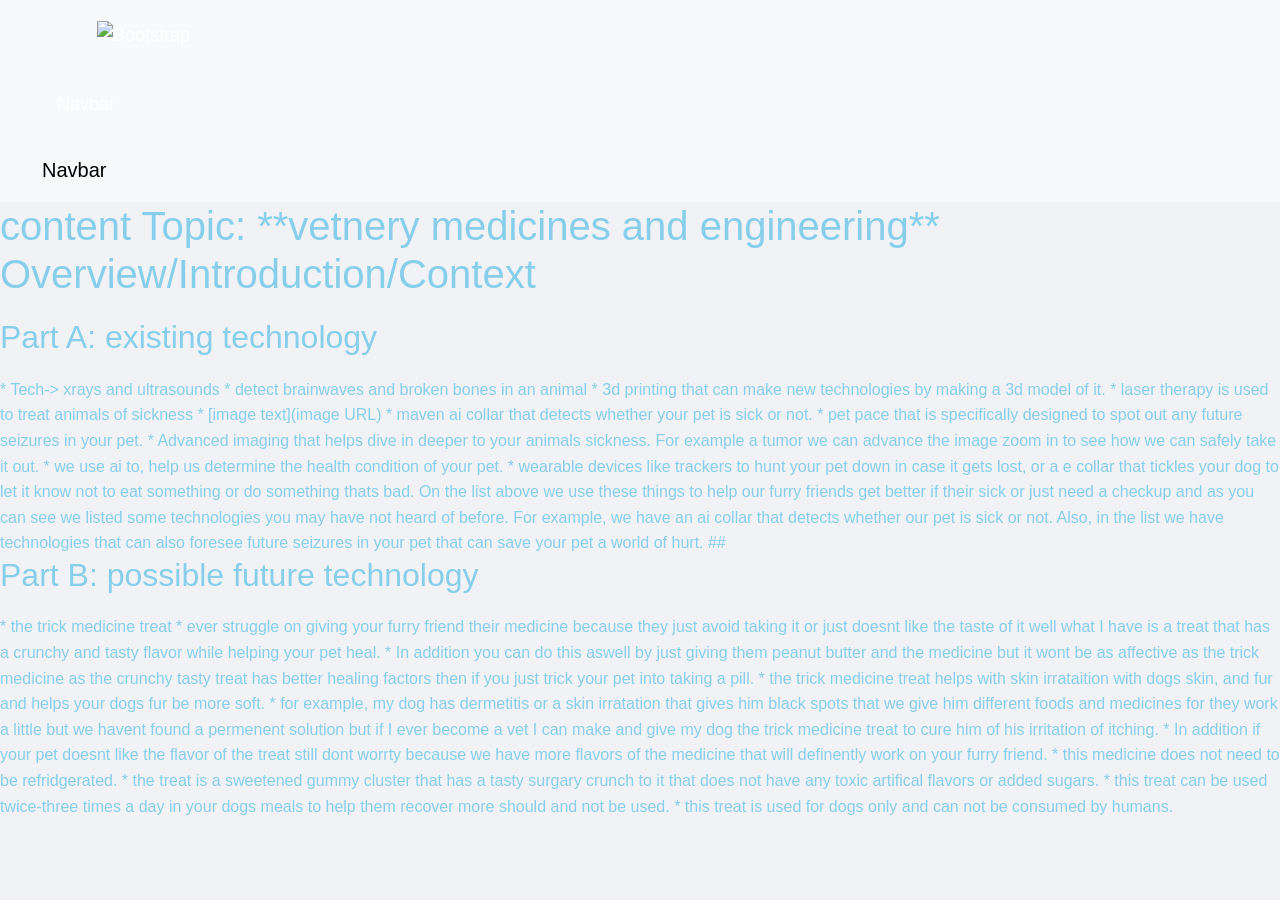
==== index.html @ 7e60a6d8 "Fri, May 15, 2026, 9:45 AM -04:00" ====
<!DOCTYPE html>
<html>
    <head>
        <!-- Required meta tags -->
        <meta charset="utf-8">
        <meta name="viewport" content="width=device-width, initial-scale=1">

        <link href="https://cdn.jsdelivr.net/npm/bootstrap@5.3.0-alpha1/dist/css/bootstrap.min.css" rel="stylesheet" />
        <link href="style.css" rel="stylesheet" type="text/css" />
        <style>
            /* General Body and Font Style */


        </style>

        <title>Title</title>
    </head>
    <body>
      <nav class="navbar bg-body-tertiary">
  <div class="container">
    <a class="navbar-brand" href="#">
      <img src="/docs/5.3/assets/brand/bootstrap-logo.svg" alt="Bootstrap" width="30" height="24">
    </a>
  </div>
</nav>
      <!-- As a link -->
<nav class="navbar bg-body-tertiary">
  <div class="container-fluid">
    <a class="navbar-brand" href="#">Navbar</a>
  </div>
</nav>

<!-- As a heading -->
<nav class="navbar bg-body-tertiary">
  <div class="container-fluid">
    <span class="navbar-brand mb-0 h1">Navbar</span>
  </div>

</nav>
        <list> <h1>content
Topic: **vetnery medicines and engineering**

 Overview/Introduction/Context</h1>



 <h2>Part A: existing technology</h2>
* Tech-> xrays and ultrasounds
  * detect brainwaves and broken bones in an animal
  * 3d printing that can make new technologies by making a 3d model of it.
  * laser therapy is used to treat animals of sickness
  * [image text](image URL)
  * maven ai collar that detects whether your pet is sick or not.
  * pet pace that is specifically designed to spot out any future seizures in your pet.
  * Advanced imaging that helps dive in deeper to your animals sickness. For example a tumor we can advance the image zoom in to see how we can safely take it out.
  * we use ai to, help us determine the health condition of your pet.
  * wearable devices like trackers to hunt your pet down in case it gets lost, or a e collar that tickles your dog to let it know not to eat something or do something thats bad.</list>

  <p1>On the list above we use these things to help our furry friends get better if their sick or just need a checkup and as you can see we listed some technologies you may have not heard of before.
    For example, we have an ai collar that detects whether our pet is sick or not. Also, in the list we have technologies that can also foresee future seizures in your pet that can save your pet a world of hurt.

  </p1>

<p2>## <h2>Part B: possible future technology</h2>
* the trick medicine treat
  * ever struggle on giving your furry friend their medicine because they just avoid taking it or just doesnt like the taste of it well what I have is a treat that has a crunchy and tasty flavor while helping your pet heal.
  *  In addition you can do this aswell by just giving them peanut butter and the medicine but it wont be as affective as the trick medicine as the crunchy tasty treat has better healing factors then if you just trick your pet into taking a pill.
  *  the trick medicine treat helps with skin irrataition with dogs skin, and fur and helps your dogs fur be more soft.
  *  for example, my dog has dermetitis or a skin irratation that gives him black spots that we give him different foods and medicines for they work a little but we havent found a permenent solution but if I ever become a vet I can make and give my dog the trick medicine treat to cure him of his irritation of itching.
  *  In addition if your pet doesnt like the flavor of the treat still dont worrty because we have more flavors of the medicine that will definently work on your furry friend.
  *  this medicine does not need to be refridgerated.
  *  the treat is a sweetened gummy cluster that has a tasty surgary crunch to it that does not have any toxic artifical flavors or added sugars.
  *  this treat can be used twice-three times a day in your dogs meals to help them recover more should and not be used.
  *  this treat is used for dogs only and can not be consumed by humans.


</p2>
---- style.css ----
/* General Body and Font Style */
* {
  margin: 3;
  padding: 3;
  box-sizing: border-box;
}

body {
  font-family: 'Arial', sans-serif;
  background-color: #f0f2f5;
  color: #87CEEB;
  line-height: 1.6;
  font-size: 16px;
}

h1, h2, h3, h4 {
  font-family: 'Segoe UI', Tahoma, Geneva, Verdana, sans-serif;
  margin-bottom: 20px;
}

/* Navbar */
.navbar {
  display: flex;
  justify-content: space-between;
  align-items: center;
  background-color: #333;
  color: white;
  padding: 15px 30px;
}

.navbar a {
  text-decoration: none;
  color: white;
  margin: 0 15px;
  font-size: 18px;
  transition: all 0.3s ease-in-out;
}

.navbar a:hover {
  color: #f39c12;
  transform: scale(1.1);
}

/* Hero Section */
.hero {
  background: linear-gradient(135deg, #6a11cb, #2575fc);
  color: white;
  text-align: center;
  padding: 80px 20px;
}

.hero h1 {
  font-size: 4rem;
  margin-bottom: 10px;
  animation: fadeIn 2s ease-out;
}

.hero p {
  font-size: 1.2rem;
  margin-top: 10px;
}

/* Buttons */
button {
  padding: 12px 25px;
  background-color: #f39c12;
  border: none;
  border-radius: 30px;
  color: white;
  font-size: 1.1rem;
  cursor: pointer;
  transition: all 0.3s ease-in-out;
}

button:hover {
  background-color: #e67e22;
  transform: scale(1.05);
}

/* Card Style */
.card {
  background-color: white;
  border-radius: 10px;
  padding: 20px;
  box-shadow: 0 4px 15px rgba(0, 0, 0, 0.1);
  transition: all 0.3s ease-in-out;
}

.card:hover {
  transform: translateY(-10px);
  box-shadow: 0 10px 20px rgba(0, 0, 0, 0.2);
}

.card img {
  width: 100%;
  border-radius: 8px;
}

.card-content {
  margin-top: 15px;
}

/* Footer */
footer {
  background-color: #333;
  color: white;
  text-align: center;
  padding: 20px;
  position: fixed;
  bottom: 0;
  width: 100%;
}

footer a {
  color: #f39c12;
  text-decoration: none;
}

footer a:hover {
  text-decoration: underline;
}

/* Media Queries for Responsiveness */
@media (max-width: 768px) {
  .navbar {
    flex-direction: column;
    text-align: center;
  }

  .hero h1 {
    font-size: 3rem;
  }

  .card {
    margin-bottom: 20px;
  }
}

@media (max-width: 480px) {
  .hero h1 {
    font-size: 2.5rem;
  }

  button {
    padding: 10px 20px;
  }
}

/* Animations */
@keyframes fadeIn {
  0% {
    opacity: 0;
  }
  100% {
    opacity: 1;
  }
}




   .navbar-inverse { background-color: #007FDA}
.navbar-inverse .navbar-nav>.active>a:hover,.navbar-inverse .navbar-nav>li>a:hover, .navbar-inverse .navbar-nav>li>a:focus { background-color: #007FDA}
.navbar-inverse .navbar-nav>.active>a,.navbar-inverse .navbar-nav>.open>a,.navbar-inverse .navbar-nav>.open>a, .navbar-inverse .navbar-nav>.open>a:hover,.navbar-inverse .navbar-nav>.open>a, .navbar-inverse .navbar-nav>.open>a:hover, .navbar-inverse .navbar-nav>.open>a:focus { background-color: #007FDA}
.dropdown-menu { background-color: #007FDA}
.dropdown-menu>li>a:hover, .dropdown-menu>li>a:focus { background-color: #FFFFFF}
.navbar-inverse { background-image: none; }
.dropdown-menu>li>a:hover, .dropdown-menu>li>a:focus { background-image: none; }
.navbar-inverse { border-color: #007FDA}
.navbar-inverse .navbar-brand { color: #FFFFFF}
.navbar-inverse .navbar-brand:hover { color: #007FDA}
.navbar-inverse .navbar-nav>li>a { color: #c4d7f1}
.navbar-inverse .navbar-nav>li>a:hover, .navbar-inverse .navbar-nav>li>a:focus { color: #0F3FAD}
.navbar-inverse .navbar-nav>.active>a,.navbar-inverse .navbar-nav>.open>a, .navbar-inverse .navbar-nav>.open>a:hover, .navbar-inverse .navbar-nav>.open>a:focus { color: #007FDA}
.navbar-inverse .navbar-nav>.active>a:hover, .navbar-inverse .navbar-nav>.active>a:focus { color: #007FDA}
.dropdown-menu>li>a { color: #007FDA}
.dropdown-menu>li>a:hover, .dropdown-menu>li>a:focus { color: #007FDA}
.navbar-inverse .navbar-nav>.dropdown>a .caret { border-top-color: #007FDA}
.navbar-inverse .navbar-nav>.dropdown>a:hover .caret { border-top-color: #007FDA}
.navbar-inverse .navbar-nav>.dropdown>a .caret { border-bottom-color: #007FDA}
.navbar-inverse .navbar-nav>.dropdown>a:hover .caret { border-bottom-color: #007FDA}
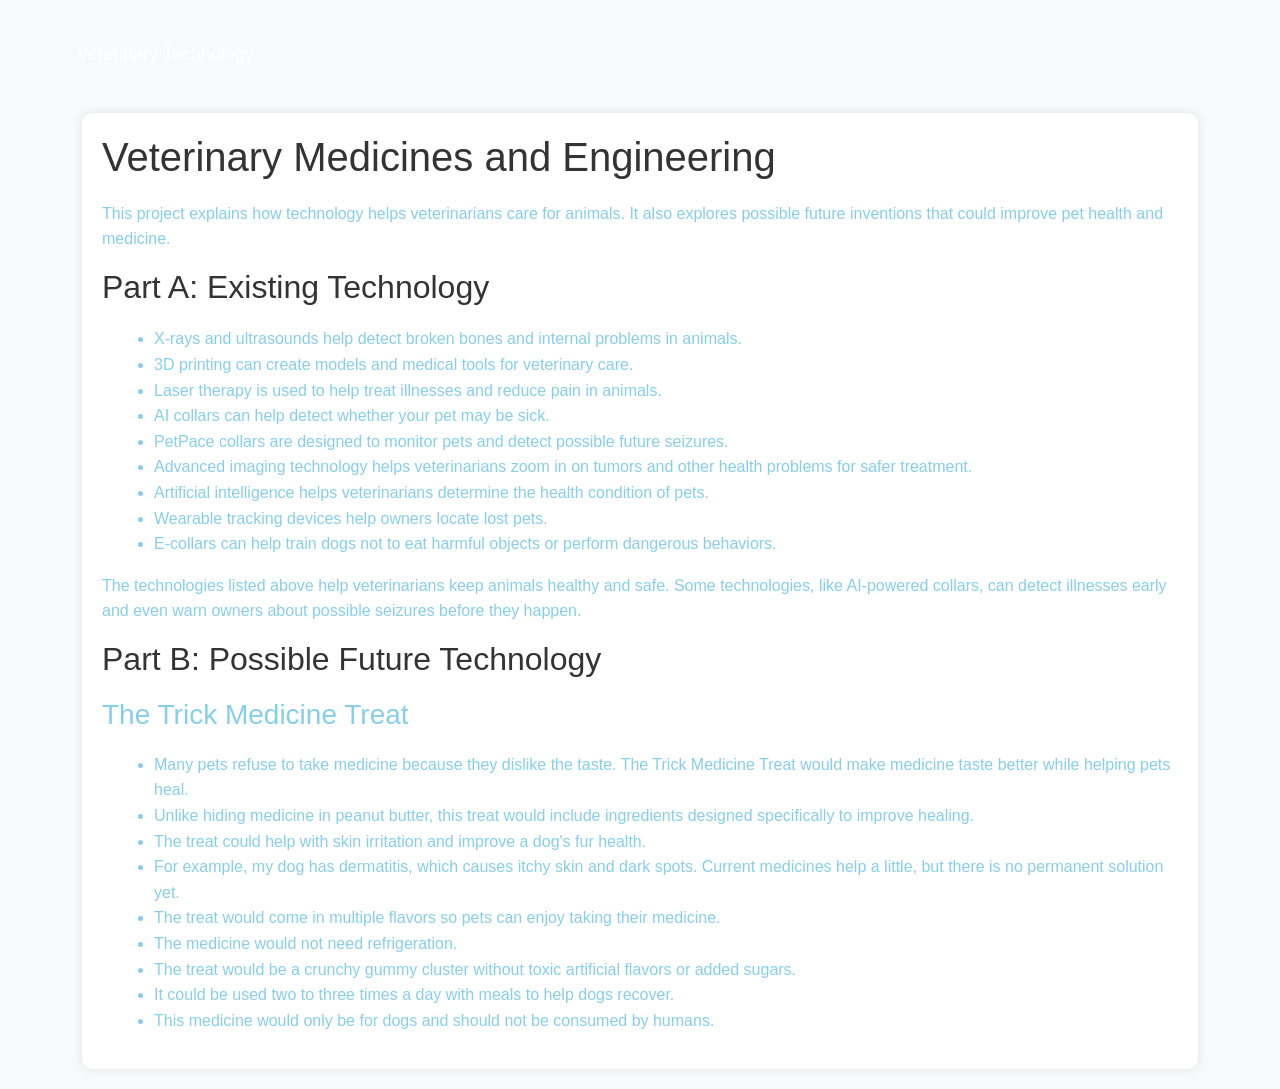
==== commit 6fcdbbfe: "j" ====
--- a/index.html
+++ b/index.html
@@ -1,83 +1,151 @@
 <!DOCTYPE html>
-<html>
-    <head>
-        <!-- Required meta tags -->
-        <meta charset="utf-8">
-        <meta name="viewport" content="width=device-width, initial-scale=1">
+<html lang="en">
+<head>
+    <!-- Meta Tags -->
+    <meta charset="UTF-8">
+    <meta name="viewport" content="width=device-width, initial-scale=1">
 
-        <link href="https://cdn.jsdelivr.net/npm/bootstrap@5.3.0-alpha1/dist/css/bootstrap.min.css" rel="stylesheet" />
-        <link href="style.css" rel="stylesheet" type="text/css" />
-        <style>
-            /* General Body and Font Style */
+    <!-- Bootstrap -->
+    <link
+        href="https://cdn.jsdelivr.net/npm/bootstrap@5.3.0-alpha1/dist/css/bootstrap.min.css"
+        rel="stylesheet"
+    />
 
+    <link href="style.css" rel="stylesheet" type="text/css" />
 
-        </style>
+    <style>
+        body {
+            font-family: Arial, sans-serif;
+            background-color: #f8f9fa;
+            margin: 20px;
+            line-height: 1.6;
+        }
 
-        <title>Title</title>
-    </head>
-    <body>
-      <nav class="navbar bg-body-tertiary">
-  <div class="container">
-    <a class="navbar-brand" href="#">
-      <img src="/docs/5.3/assets/brand/bootstrap-logo.svg" alt="Bootstrap" width="30" height="24">
-    </a>
-  </div>
-</nav>
-      <!-- As a link -->
-<nav class="navbar bg-body-tertiary">
-  <div class="container-fluid">
-    <a class="navbar-brand" href="#">Navbar</a>
-  </div>
-</nav>
+        h1, h2 {
+            color: #333;
+        }
 
-<!-- As a heading -->
-<nav class="navbar bg-body-tertiary">
-  <div class="container-fluid">
-    <span class="navbar-brand mb-0 h1">Navbar</span>
-  </div>
+        .content-box {
+            background: white;
+            padding: 20px;
+            border-radius: 10px;
+            box-shadow: 0 0 10px rgba(0,0,0,0.1);
+        }
 
-</nav>
-        <list> <h1>content
-Topic: **vetnery medicines and engineering**
+        ul {
+            margin-left: 20px;
+        }
+    </style>
 
- Overview/Introduction/Context</h1>
+    <title>Veterinary Medicines and Engineering</title>
+</head>
 
+<body>
 
+    <!-- Navbar -->
+    <nav class="navbar navbar-expand-lg bg-body-tertiary mb-4">
+        <div class="container-fluid">
+            <a class="navbar-brand" href="#">
+                Veterinary Technology
+            </a>
+        </div>
+    </nav>
 
- <h2>Part A: existing technology</h2>
-* Tech-> xrays and ultrasounds
-  * detect brainwaves and broken bones in an animal
-  * 3d printing that can make new technologies by making a 3d model of it.
-  * laser therapy is used to treat animals of sickness
-  * [image text](image URL)
-  * maven ai collar that detects whether your pet is sick or not.
-  * pet pace that is specifically designed to spot out any future seizures in your pet.
-  * Advanced imaging that helps dive in deeper to your animals sickness. For example a tumor we can advance the image zoom in to see how we can safely take it out.
-  * we use ai to, help us determine the health condition of your pet.
-  * wearable devices like trackers to hunt your pet down in case it gets lost, or a e collar that tickles your dog to let it know not to eat something or do something thats bad.</list>
+    <div class="container">
+        <div class="content-box">
 
-  <p1>On the list above we use these things to help our furry friends get better if their sick or just need a checkup and as you can see we listed some technologies you may have not heard of before.
-    For example, we have an ai collar that detects whether our pet is sick or not. Also, in the list we have technologies that can also foresee future seizures in your pet that can save your pet a world of hurt.
+            <!-- Main Title -->
+            <h1>Veterinary Medicines and Engineering</h1>
 
-  </p1>
+            <p>
+                This project explains how technology helps veterinarians care for animals.
+                It also explores possible future inventions that could improve pet health
+                and medicine.
+            </p>
 
-<p2>## <h2>Part B: possible future technology</h2>
-* the trick medicine treat
-  * ever struggle on giving your furry friend their medicine because they just avoid taking it or just doesnt like the taste of it well what I have is a treat that has a crunchy and tasty flavor while helping your pet heal.
-  *  In addition you can do this aswell by just giving them peanut butter and the medicine but it wont be as affective as the trick medicine as the crunchy tasty treat has better healing factors then if you just trick your pet into taking a pill.
-  *  the trick medicine treat helps with skin irrataition with dogs skin, and fur and helps your dogs fur be more soft.
-  *  for example, my dog has dermetitis or a skin irratation that gives him black spots that we give him different foods and medicines for they work a little but we havent found a permenent solution but if I ever become a vet I can make and give my dog the trick medicine treat to cure him of his irritation of itching.
-  *  In addition if your pet doesnt like the flavor of the treat still dont worrty because we have more flavors of the medicine that will definently work on your furry friend.
-  *  this medicine does not need to be refridgerated.
-  *  the treat is a sweetened gummy cluster that has a tasty surgary crunch to it that does not have any toxic artifical flavors or added sugars.
-  *  this treat can be used twice-three times a day in your dogs meals to help them recover more should and not be used.
-  *  this treat is used for dogs only and can not be consumed by humans.
+            <!-- Part A -->
+            <h2>Part A: Existing Technology</h2>
 
+            <ul>
+                <li>X-rays and ultrasounds help detect broken bones and internal problems in animals.</li>
 
-</p2>
+                <li>3D printing can create models and medical tools for veterinary care.</li>
 
+                <li>Laser therapy is used to help treat illnesses and reduce pain in animals.</li>
 
+                <li>AI collars can help detect whether your pet may be sick.</li>
 
+                <li>PetPace collars are designed to monitor pets and detect possible future seizures.</li>
 
+                <li>Advanced imaging technology helps veterinarians zoom in on tumors and other health problems for safer treatment.</li>
 
+                <li>Artificial intelligence helps veterinarians determine the health condition of pets.</li>
 
+                <li>Wearable tracking devices help owners locate lost pets.</li>
+
+                <li>E-collars can help train dogs not to eat harmful objects or perform dangerous behaviors.</li>
+            </ul>
+
+            <p>
+                The technologies listed above help veterinarians keep animals healthy and safe.
+                Some technologies, like AI-powered collars, can detect illnesses early and even
+                warn owners about possible seizures before they happen.
+            </p>
+
+            <!-- Part B -->
+            <h2>Part B: Possible Future Technology</h2>
+
+            <h3>The Trick Medicine Treat</h3>
+
+            <ul>
+                <li>
+                    Many pets refuse to take medicine because they dislike the taste.
+                    The Trick Medicine Treat would make medicine taste better while helping pets heal.
+                </li>
+
+                <li>
+                    Unlike hiding medicine in peanut butter, this treat would include ingredients
+                    designed specifically to improve healing.
+                </li>
+
+                <li>
+                    The treat could help with skin irritation and improve a dog's fur health.
+                </li>
+
+                <li>
+                    For example, my dog has dermatitis, which causes itchy skin and dark spots.
+                    Current medicines help a little, but there is no permanent solution yet.
+                </li>
+
+                <li>
+                    The treat would come in multiple flavors so pets can enjoy taking their medicine.
+                </li>
+
+                <li>
+                    The medicine would not need refrigeration.
+                </li>
+
+                <li>
+                    The treat would be a crunchy gummy cluster without toxic artificial flavors
+                    or added sugars.
+                </li>
+
+                <li>
+                    It could be used two to three times a day with meals to help dogs recover.
+                </li>
+
+                <li>
+                    This medicine would only be for dogs and should not be consumed by humans.
+                </li>
+            </ul>
+
+        </div>
+    </div>
+
+    <!-- Bootstrap JS -->
+    <script
+        src="https://cdn.jsdelivr.net/npm/bootstrap@5.3.0-alpha1/dist/js/bootstrap.bundle.min.js">
+    </script>
+
+</body>
+</html>
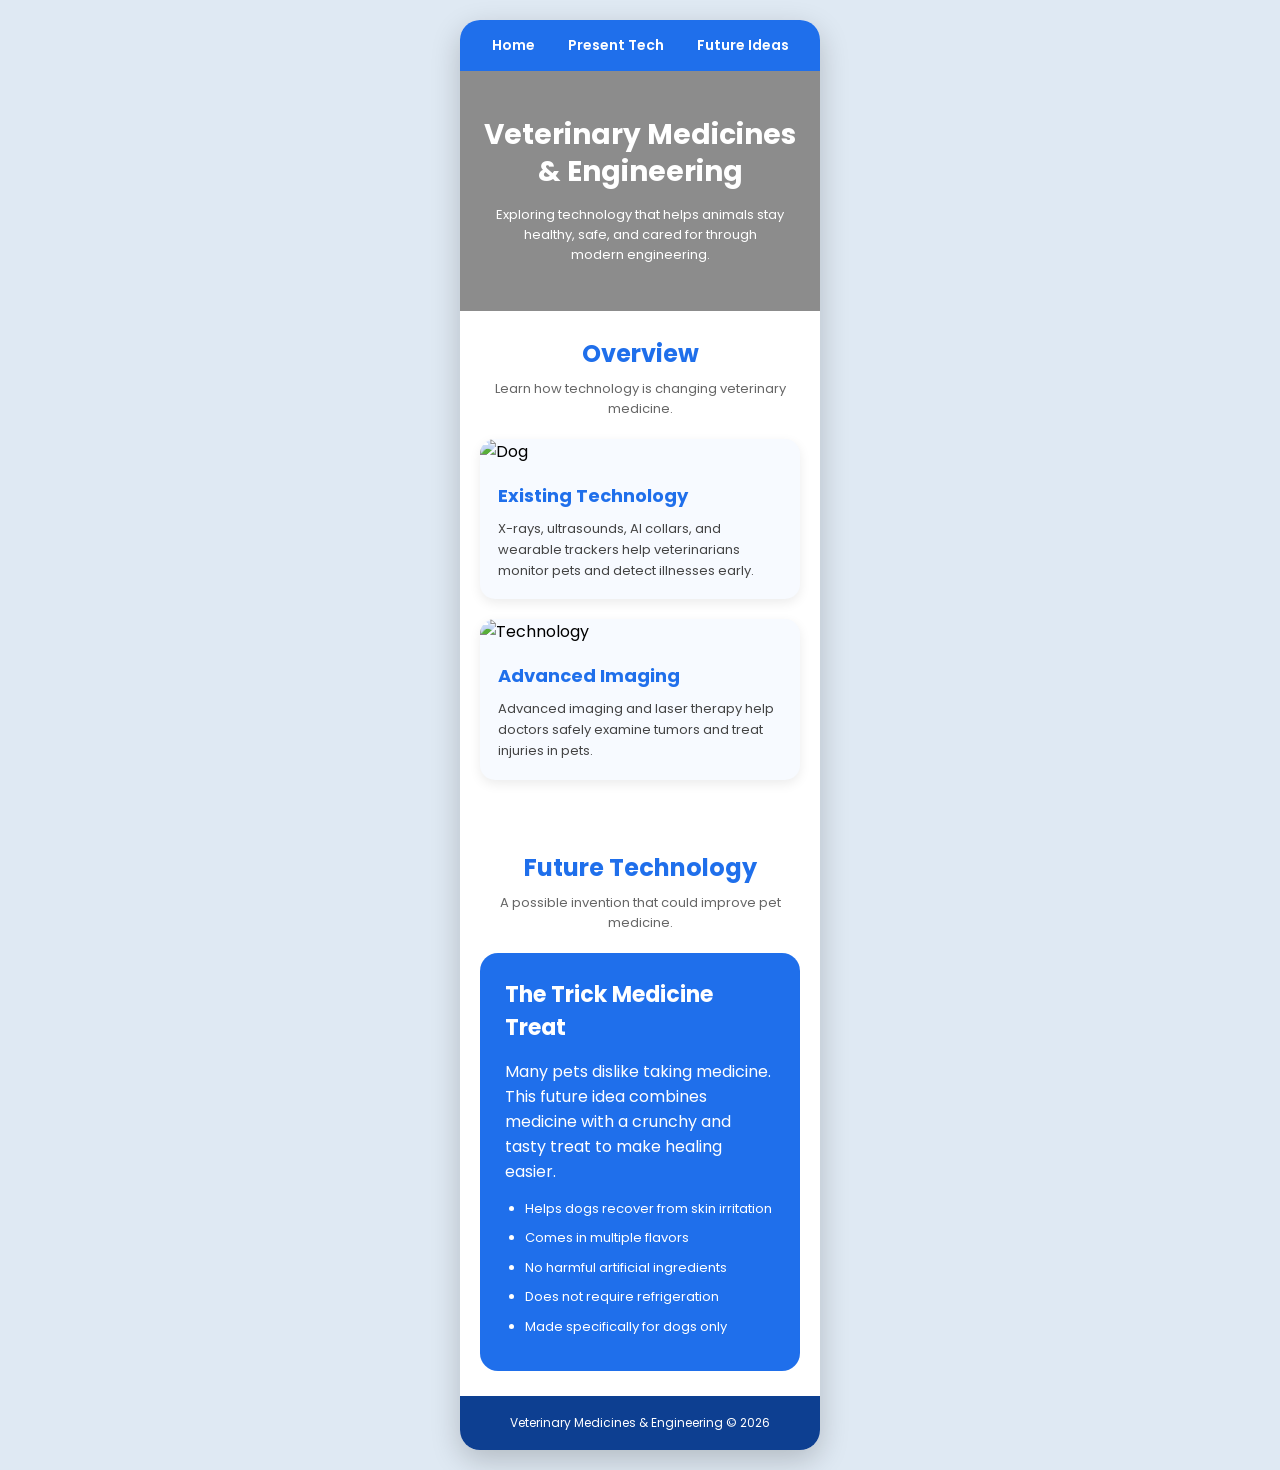
==== commit f7a1b662: "j" ====
--- a/index.html
+++ b/index.html
@@ -1,151 +1,329 @@
 <!DOCTYPE html>
 <html lang="en">
 <head>
-    <!-- Meta Tags -->
-    <meta charset="UTF-8">
-    <meta name="viewport" content="width=device-width, initial-scale=1">
-
-    <!-- Bootstrap -->
-    <link
-        href="https://cdn.jsdelivr.net/npm/bootstrap@5.3.0-alpha1/dist/css/bootstrap.min.css"
-        rel="stylesheet"
-    />
-
-    <link href="style.css" rel="stylesheet" type="text/css" />
+    <meta charset="UTF-8" />
+    <meta name="viewport" content="width=device-width, initial-scale=1.0"/>
+
+    <title>Veterinary Medicines & Engineering</title>
+
+    <!-- Google Font -->
+    <link href="https://fonts.googleapis.com/css2?family=Poppins:wght@300;400;600;700&display=swap" rel="stylesheet">
 
     <style>
-        body {
-            font-family: Arial, sans-serif;
-            background-color: #f8f9fa;
-            margin: 20px;
-            line-height: 1.6;
-        }
-
-        h1, h2 {
-            color: #333;
-        }
-
-        .content-box {
-            background: white;
-            padding: 20px;
-            border-radius: 10px;
-            box-shadow: 0 0 10px rgba(0,0,0,0.1);
-        }
-
-        ul {
-            margin-left: 20px;
-        }
+
+        *{
+            margin:0;
+            padding:0;
+            box-sizing:border-box;
+        }
+
+        body{
+            font-family:'Poppins', sans-serif;
+            background:#dfe9f3;
+            display:flex;
+            justify-content:center;
+            padding:20px;
+        }
+
+        /* Main Website Container */
+
+        .website{
+            width:360px;
+            background:white;
+            border-radius:20px;
+            overflow:hidden;
+            box-shadow:0 10px 30px rgba(0,0,0,0.2);
+        }
+
+        /* Navbar */
+
+        .navbar{
+            background:#1f6feb;
+            display:flex;
+            justify-content:space-around;
+            align-items:center;
+            padding:15px;
+        }
+
+        .navbar a{
+            color:white;
+            text-decoration:none;
+            font-size:14px;
+            font-weight:600;
+            transition:0.3s;
+        }
+
+        .navbar a:hover{
+            color:#d6e7ff;
+        }
+
+        /* Hero Section */
+
+        .hero{
+            background:
+            linear-gradient(rgba(0,0,0,0.45), rgba(0,0,0,0.45)),
+            url('https://images.unsplash.com/photo-1517849845537-4d257902454a?q=80&w=1200&auto=format&fit=crop');
+
+            background-size:cover;
+            background-position:center;
+
+            height:240px;
+
+            display:flex;
+            flex-direction:column;
+            justify-content:center;
+            align-items:center;
+
+            text-align:center;
+            color:white;
+            padding:20px;
+        }
+
+        .hero h1{
+            font-size:28px;
+            line-height:1.3;
+            margin-bottom:15px;
+        }
+
+        .hero p{
+            font-size:13px;
+            width:90%;
+        }
+
+        /* Sections */
+
+        .section{
+            padding:25px 20px;
+        }
+
+        .section-title{
+            text-align:center;
+            margin-bottom:20px;
+        }
+
+        .section-title h2{
+            color:#1f6feb;
+            font-size:24px;
+            margin-bottom:8px;
+        }
+
+        .section-title p{
+            color:#666;
+            font-size:13px;
+        }
+
+        /* Cards */
+
+        .card{
+            background:#f7faff;
+            border-radius:15px;
+            overflow:hidden;
+            margin-bottom:20px;
+            box-shadow:0 4px 12px rgba(0,0,0,0.08);
+            transition:0.3s;
+        }
+
+        .card:hover{
+            transform:translateY(-5px);
+        }
+
+        .card img{
+            width:100%;
+            height:170px;
+            object-fit:cover;
+        }
+
+        .card-content{
+            padding:18px;
+        }
+
+        .card-content h3{
+            color:#1f6feb;
+            margin-bottom:10px;
+            font-size:18px;
+        }
+
+        .card-content p{
+            font-size:13px;
+            color:#444;
+            line-height:1.6;
+        }
+
+        /* Future Tech */
+
+        .future-box{
+            background:#1f6feb;
+            color:white;
+            padding:25px;
+            border-radius:18px;
+            margin-top:10px;
+        }
+
+        .future-box h3{
+            margin-bottom:15px;
+            font-size:22px;
+        }
+
+        .future-box ul{
+            padding-left:20px;
+            margin-top:15px;
+        }
+
+        .future-box li{
+            margin-bottom:10px;
+            font-size:13px;
+            line-height:1.5;
+        }
+
+        /* Footer */
+
+        footer{
+            background:#0d3f91;
+            color:white;
+            text-align:center;
+            padding:18px;
+            font-size:12px;
+        }
+
     </style>
-
-    <title>Veterinary Medicines and Engineering</title>
 </head>
 
 <body>
 
-    <!-- Navbar -->
-    <nav class="navbar navbar-expand-lg bg-body-tertiary mb-4">
-        <div class="container-fluid">
-            <a class="navbar-brand" href="#">
-                Veterinary Technology
-            </a>
+    <div class="website">
+
+        <!-- Navbar -->
+
+        <div class="navbar">
+            <a href="#">Home</a>
+            <a href="#">Present Tech</a>
+            <a href="#">Future Ideas</a>
         </div>
-    </nav>
-
-    <div class="container">
-        <div class="content-box">
-
-            <!-- Main Title -->
-            <h1>Veterinary Medicines and Engineering</h1>
+
+        <!-- Hero -->
+
+        <div class="hero">
+
+            <h1>
+                Veterinary Medicines
+                & Engineering
+            </h1>
 
             <p>
-                This project explains how technology helps veterinarians care for animals.
-                It also explores possible future inventions that could improve pet health
-                and medicine.
+                Exploring technology that helps animals stay healthy,
+                safe, and cared for through modern engineering.
             </p>
 
-            <!-- Part A -->
-            <h2>Part A: Existing Technology</h2>
-
-            <ul>
-                <li>X-rays and ultrasounds help detect broken bones and internal problems in animals.</li>
-
-                <li>3D printing can create models and medical tools for veterinary care.</li>
-
-                <li>Laser therapy is used to help treat illnesses and reduce pain in animals.</li>
-
-                <li>AI collars can help detect whether your pet may be sick.</li>
-
-                <li>PetPace collars are designed to monitor pets and detect possible future seizures.</li>
-
-                <li>Advanced imaging technology helps veterinarians zoom in on tumors and other health problems for safer treatment.</li>
-
-                <li>Artificial intelligence helps veterinarians determine the health condition of pets.</li>
-
-                <li>Wearable tracking devices help owners locate lost pets.</li>
-
-                <li>E-collars can help train dogs not to eat harmful objects or perform dangerous behaviors.</li>
-            </ul>
-
-            <p>
-                The technologies listed above help veterinarians keep animals healthy and safe.
-                Some technologies, like AI-powered collars, can detect illnesses early and even
-                warn owners about possible seizures before they happen.
-            </p>
-
-            <!-- Part B -->
-            <h2>Part B: Possible Future Technology</h2>
-
-            <h3>The Trick Medicine Treat</h3>
-
-            <ul>
-                <li>
-                    Many pets refuse to take medicine because they dislike the taste.
-                    The Trick Medicine Treat would make medicine taste better while helping pets heal.
-                </li>
-
-                <li>
-                    Unlike hiding medicine in peanut butter, this treat would include ingredients
-                    designed specifically to improve healing.
-                </li>
-
-                <li>
-                    The treat could help with skin irritation and improve a dog's fur health.
-                </li>
-
-                <li>
-                    For example, my dog has dermatitis, which causes itchy skin and dark spots.
-                    Current medicines help a little, but there is no permanent solution yet.
-                </li>
-
-                <li>
-                    The treat would come in multiple flavors so pets can enjoy taking their medicine.
-                </li>
-
-                <li>
-                    The medicine would not need refrigeration.
-                </li>
-
-                <li>
-                    The treat would be a crunchy gummy cluster without toxic artificial flavors
-                    or added sugars.
-                </li>
-
-                <li>
-                    It could be used two to three times a day with meals to help dogs recover.
-                </li>
-
-                <li>
-                    This medicine would only be for dogs and should not be consumed by humans.
-                </li>
-            </ul>
-
         </div>
+
+        <!-- Overview -->
+
+        <section class="section">
+
+            <div class="section-title">
+                <h2>Overview</h2>
+
+                <p>
+                    Learn how technology is changing veterinary medicine.
+                </p>
+            </div>
+
+            <!-- Card 1 -->
+
+            <div class="card">
+
+                <img
+                src="https://images.unsplash.com/photo-1583337130417-3346a1be7dee?q=80&w=1200&auto=format&fit=crop"
+                alt="Dog">
+
+                <div class="card-content">
+
+                    <h3>Existing Technology</h3>
+
+                    <p>
+                        X-rays, ultrasounds, AI collars, and wearable
+                        trackers help veterinarians monitor pets and
+                        detect illnesses early.
+                    </p>
+
+                </div>
+
+            </div>
+
+            <!-- Card 2 -->
+
+            <div class="card">
+
+                <img
+                src="https://images.unsplash.com/photo-1516321318423-f06f85e504b3?q=80&w=1200&auto=format&fit=crop"
+                alt="Technology">
+
+                <div class="card-content">
+
+                    <h3>Advanced Imaging</h3>
+
+                    <p>
+                        Advanced imaging and laser therapy help doctors
+                        safely examine tumors and treat injuries in pets.
+                    </p>
+
+                </div>
+
+            </div>
+
+        </section>
+
+        <!-- Future Technology -->
+
+        <section class="section">
+
+            <div class="section-title">
+
+                <h2>Future Technology</h2>
+
+                <p>
+                    A possible invention that could improve pet medicine.
+                </p>
+
+            </div>
+
+            <div class="future-box">
+
+                <h3>The Trick Medicine Treat</h3>
+
+                <p>
+                    Many pets dislike taking medicine. This future idea
+                    combines medicine with a crunchy and tasty treat
+                    to make healing easier.
+                </p>
+
+                <ul>
+
+                    <li>Helps dogs recover from skin irritation</li>
+
+                    <li>Comes in multiple flavors</li>
+
+                    <li>No harmful artificial ingredients</li>
+
+                    <li>Does not require refrigeration</li>
+
+                    <li>Made specifically for dogs only</li>
+
+                </ul>
+
+            </div>
+
+        </section>
+
+        <!-- Footer -->
+
+        <footer>
+
+            Veterinary Medicines & Engineering © 2026
+
+        </footer>
+
     </div>
-
-    <!-- Bootstrap JS -->
-    <script
-        src="https://cdn.jsdelivr.net/npm/bootstrap@5.3.0-alpha1/dist/js/bootstrap.bundle.min.js">
-    </script>
 
 </body>
 </html>
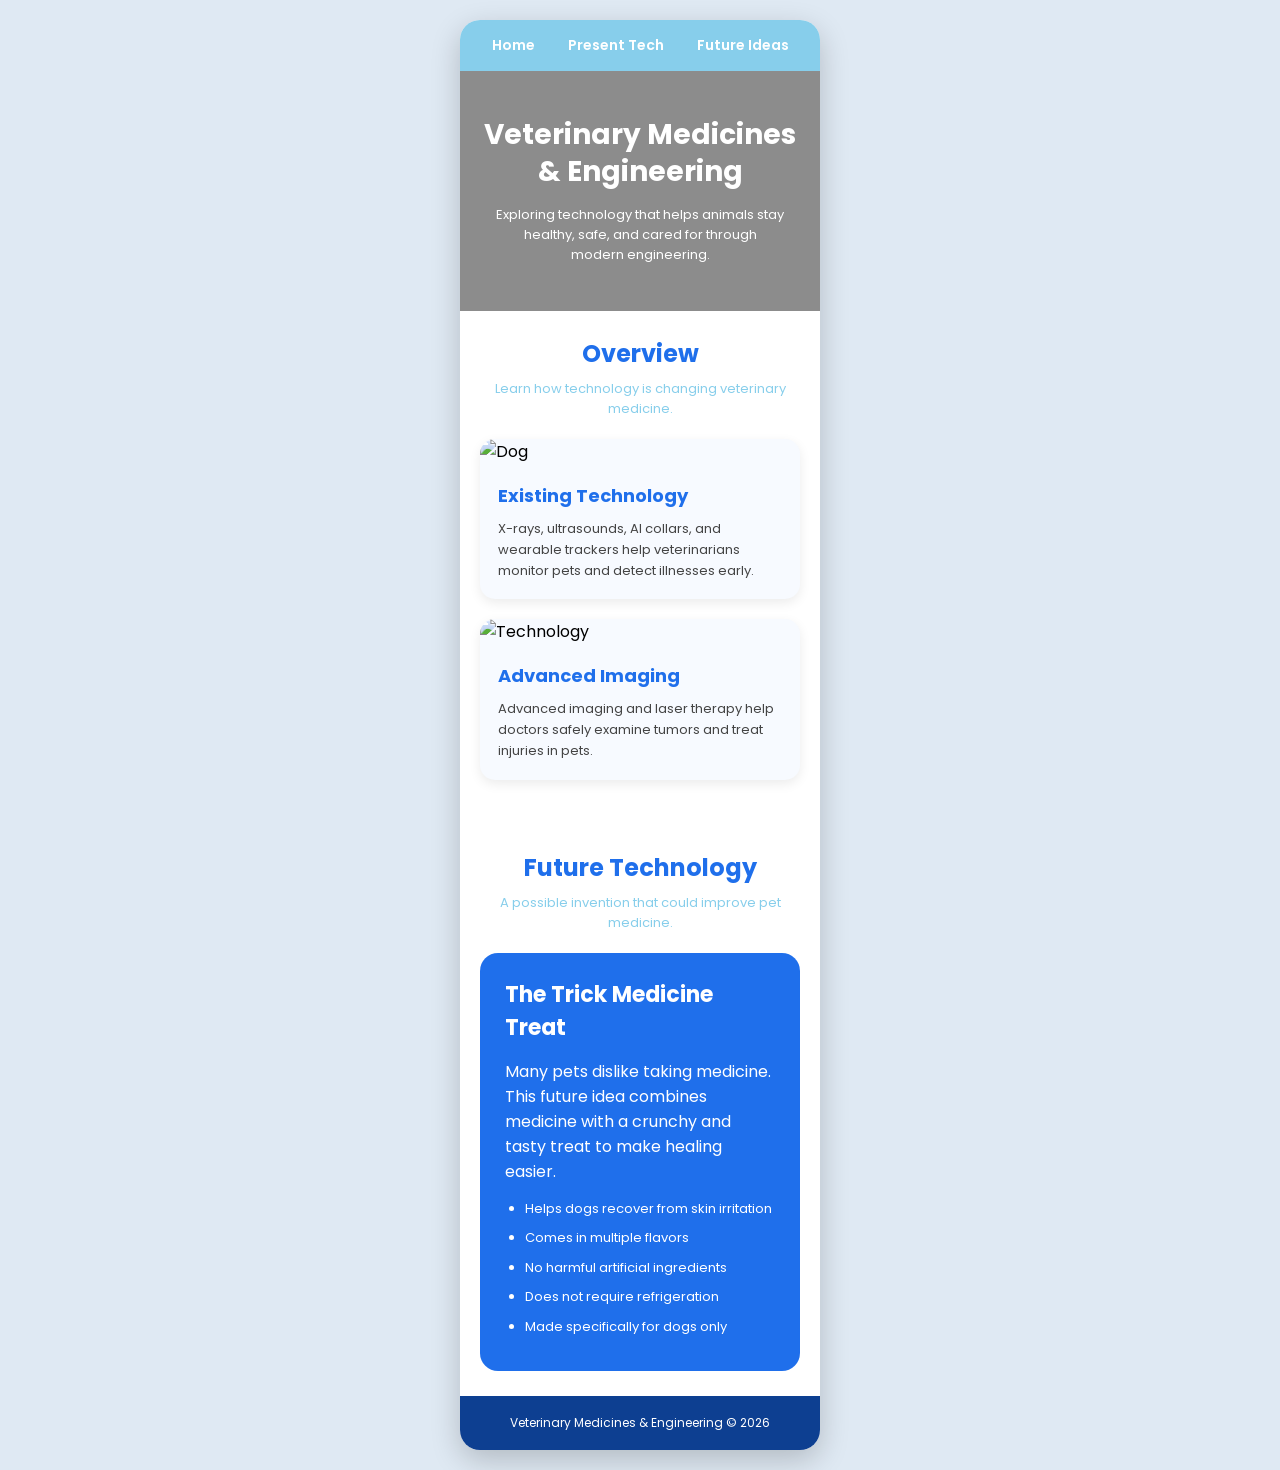
==== commit 021a90d5: "h" ====
--- a/index.html
+++ b/index.html
@@ -38,7 +38,7 @@
         /* Navbar */
 
         .navbar{
-            background:#1f6feb;
+            background:#87CEEB;
             display:flex;
             justify-content:space-around;
             align-items:center;
@@ -54,7 +54,7 @@
         }
 
         .navbar a:hover{
-            color:#d6e7ff;
+            color:#87CEEB;
         }
 
         /* Hero Section */
@@ -108,7 +108,7 @@
         }
 
         .section-title p{
-            color:#666;
+            color:#87CEEB;
             font-size:13px;
         }
 
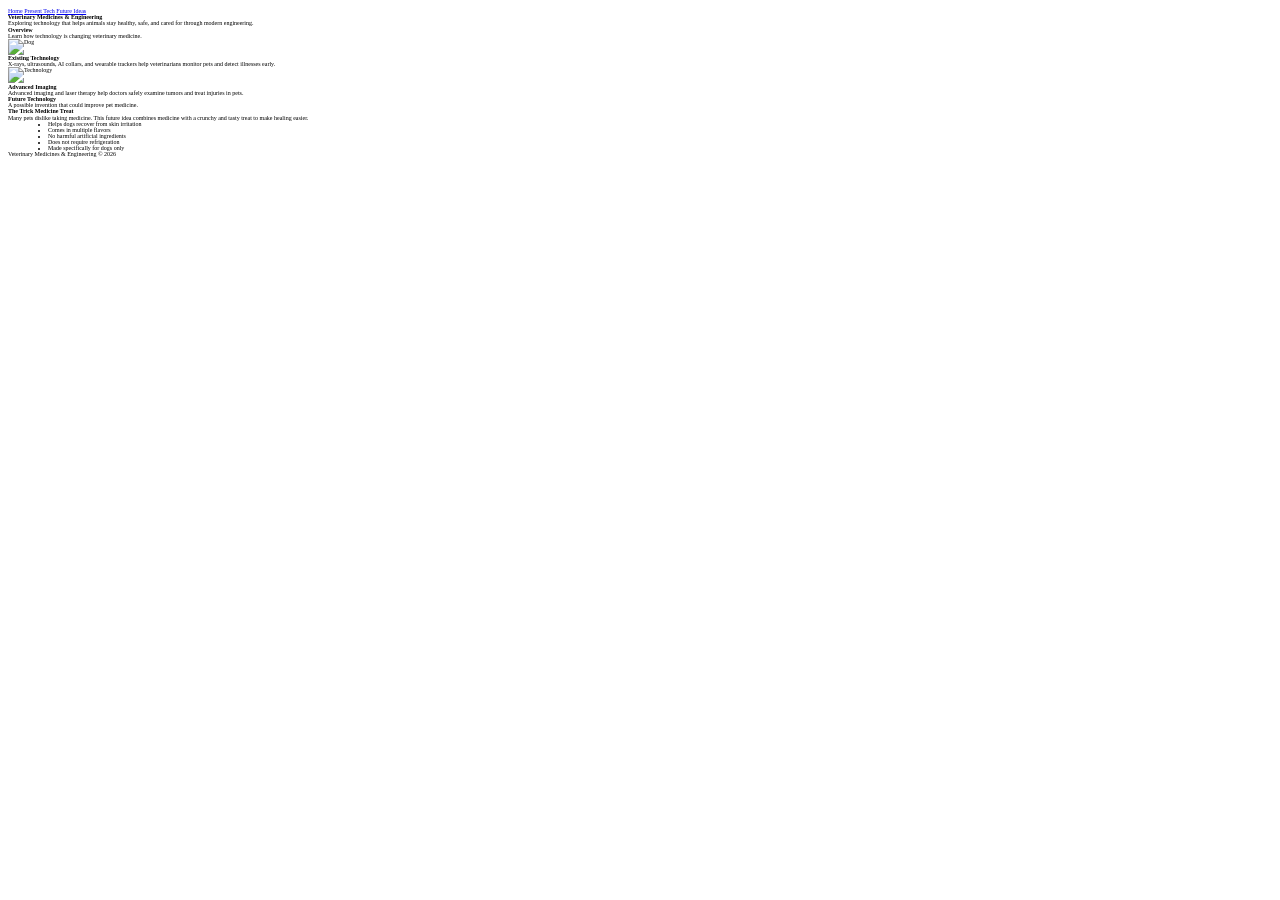
==== commit 160dd311: "k" ====
--- a/index.html
+++ b/index.html
@@ -11,179 +11,15 @@
 
     <style>
 
-        *{
-            margin:0;
-            padding:0;
-            box-sizing:border-box;
-        }
+.card img {
+    width: 25%;
+    height: 1x;
+    object-fit: cover;
+}
+html {
+    font-size: 1%;
+}
 
-        body{
-            font-family:'Poppins', sans-serif;
-            background:#dfe9f3;
-            display:flex;
-            justify-content:center;
-            padding:20px;
-        }
-
-        /* Main Website Container */
-
-        .website{
-            width:360px;
-            background:white;
-            border-radius:20px;
-            overflow:hidden;
-            box-shadow:0 10px 30px rgba(0,0,0,0.2);
-        }
-
-        /* Navbar */
-
-        .navbar{
-            background:#87CEEB;
-            display:flex;
-            justify-content:space-around;
-            align-items:center;
-            padding:15px;
-        }
-
-        .navbar a{
-            color:white;
-            text-decoration:none;
-            font-size:14px;
-            font-weight:600;
-            transition:0.3s;
-        }
-
-        .navbar a:hover{
-            color:#87CEEB;
-        }
-
-        /* Hero Section */
-
-        .hero{
-            background:
-            linear-gradient(rgba(0,0,0,0.45), rgba(0,0,0,0.45)),
-            url('https://images.unsplash.com/photo-1517849845537-4d257902454a?q=80&w=1200&auto=format&fit=crop');
-
-            background-size:cover;
-            background-position:center;
-
-            height:240px;
-
-            display:flex;
-            flex-direction:column;
-            justify-content:center;
-            align-items:center;
-
-            text-align:center;
-            color:white;
-            padding:20px;
-        }
-
-        .hero h1{
-            font-size:28px;
-            line-height:1.3;
-            margin-bottom:15px;
-        }
-
-        .hero p{
-            font-size:13px;
-            width:90%;
-        }
-
-        /* Sections */
-
-        .section{
-            padding:25px 20px;
-        }
-
-        .section-title{
-            text-align:center;
-            margin-bottom:20px;
-        }
-
-        .section-title h2{
-            color:#1f6feb;
-            font-size:24px;
-            margin-bottom:8px;
-        }
-
-        .section-title p{
-            color:#87CEEB;
-            font-size:13px;
-        }
-
-        /* Cards */
-
-        .card{
-            background:#f7faff;
-            border-radius:15px;
-            overflow:hidden;
-            margin-bottom:20px;
-            box-shadow:0 4px 12px rgba(0,0,0,0.08);
-            transition:0.3s;
-        }
-
-        .card:hover{
-            transform:translateY(-5px);
-        }
-
-        .card img{
-            width:100%;
-            height:170px;
-            object-fit:cover;
-        }
-
-        .card-content{
-            padding:18px;
-        }
-
-        .card-content h3{
-            color:#1f6feb;
-            margin-bottom:10px;
-            font-size:18px;
-        }
-
-        .card-content p{
-            font-size:13px;
-            color:#444;
-            line-height:1.6;
-        }
-
-        /* Future Tech */
-
-        .future-box{
-            background:#1f6feb;
-            color:white;
-            padding:25px;
-            border-radius:18px;
-            margin-top:10px;
-        }
-
-        .future-box h3{
-            margin-bottom:15px;
-            font-size:22px;
-        }
-
-        .future-box ul{
-            padding-left:20px;
-            margin-top:15px;
-        }
-
-        .future-box li{
-            margin-bottom:10px;
-            font-size:13px;
-            line-height:1.5;
-        }
-
-        /* Footer */
-
-        footer{
-            background:#0d3f91;
-            color:white;
-            text-align:center;
-            padding:18px;
-            font-size:12px;
-        }
 
     </style>
 </head>
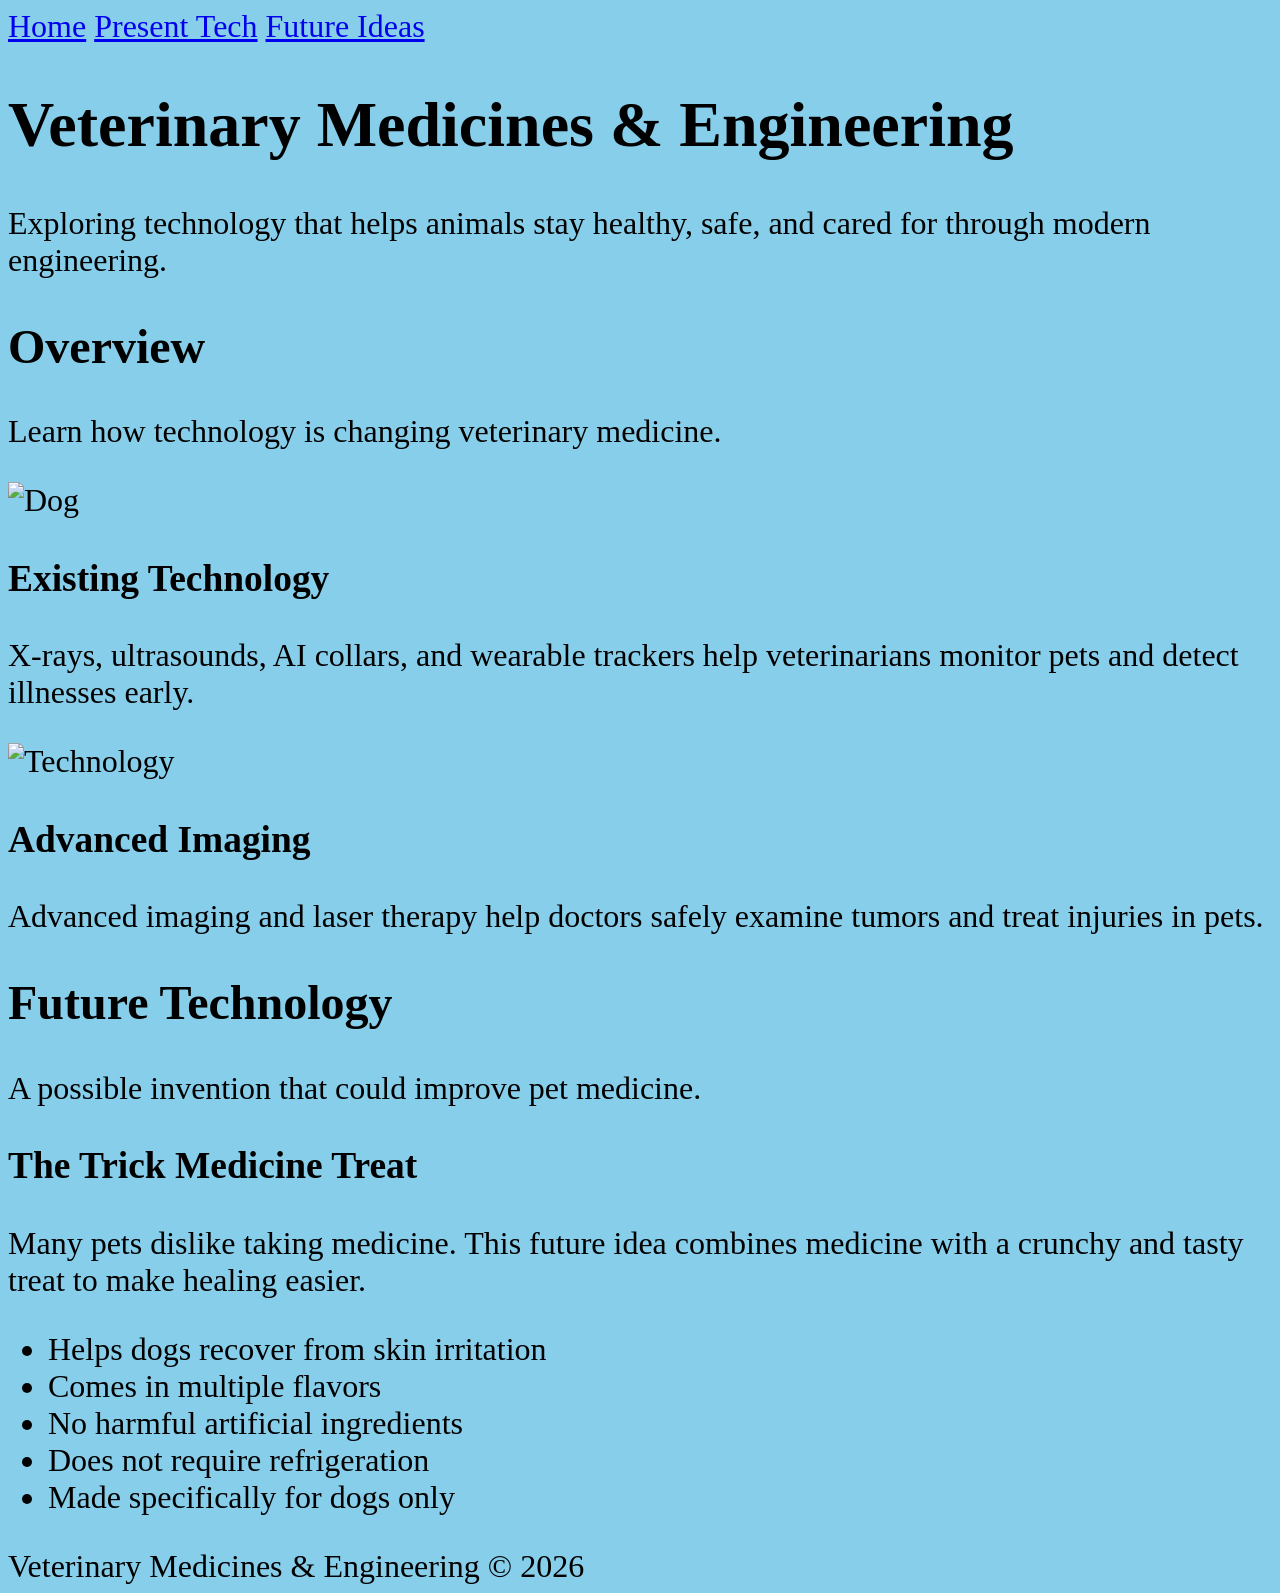
==== commit 57fde3d5: "l" ====
--- a/index.html
+++ b/index.html
@@ -17,9 +17,11 @@
     object-fit: cover;
 }
 html {
-    font-size: 1%;
+    font-size: 200%;
 }
-
+body {
+    background-color: #87CEEB; 
+}
 
     </style>
 </head>
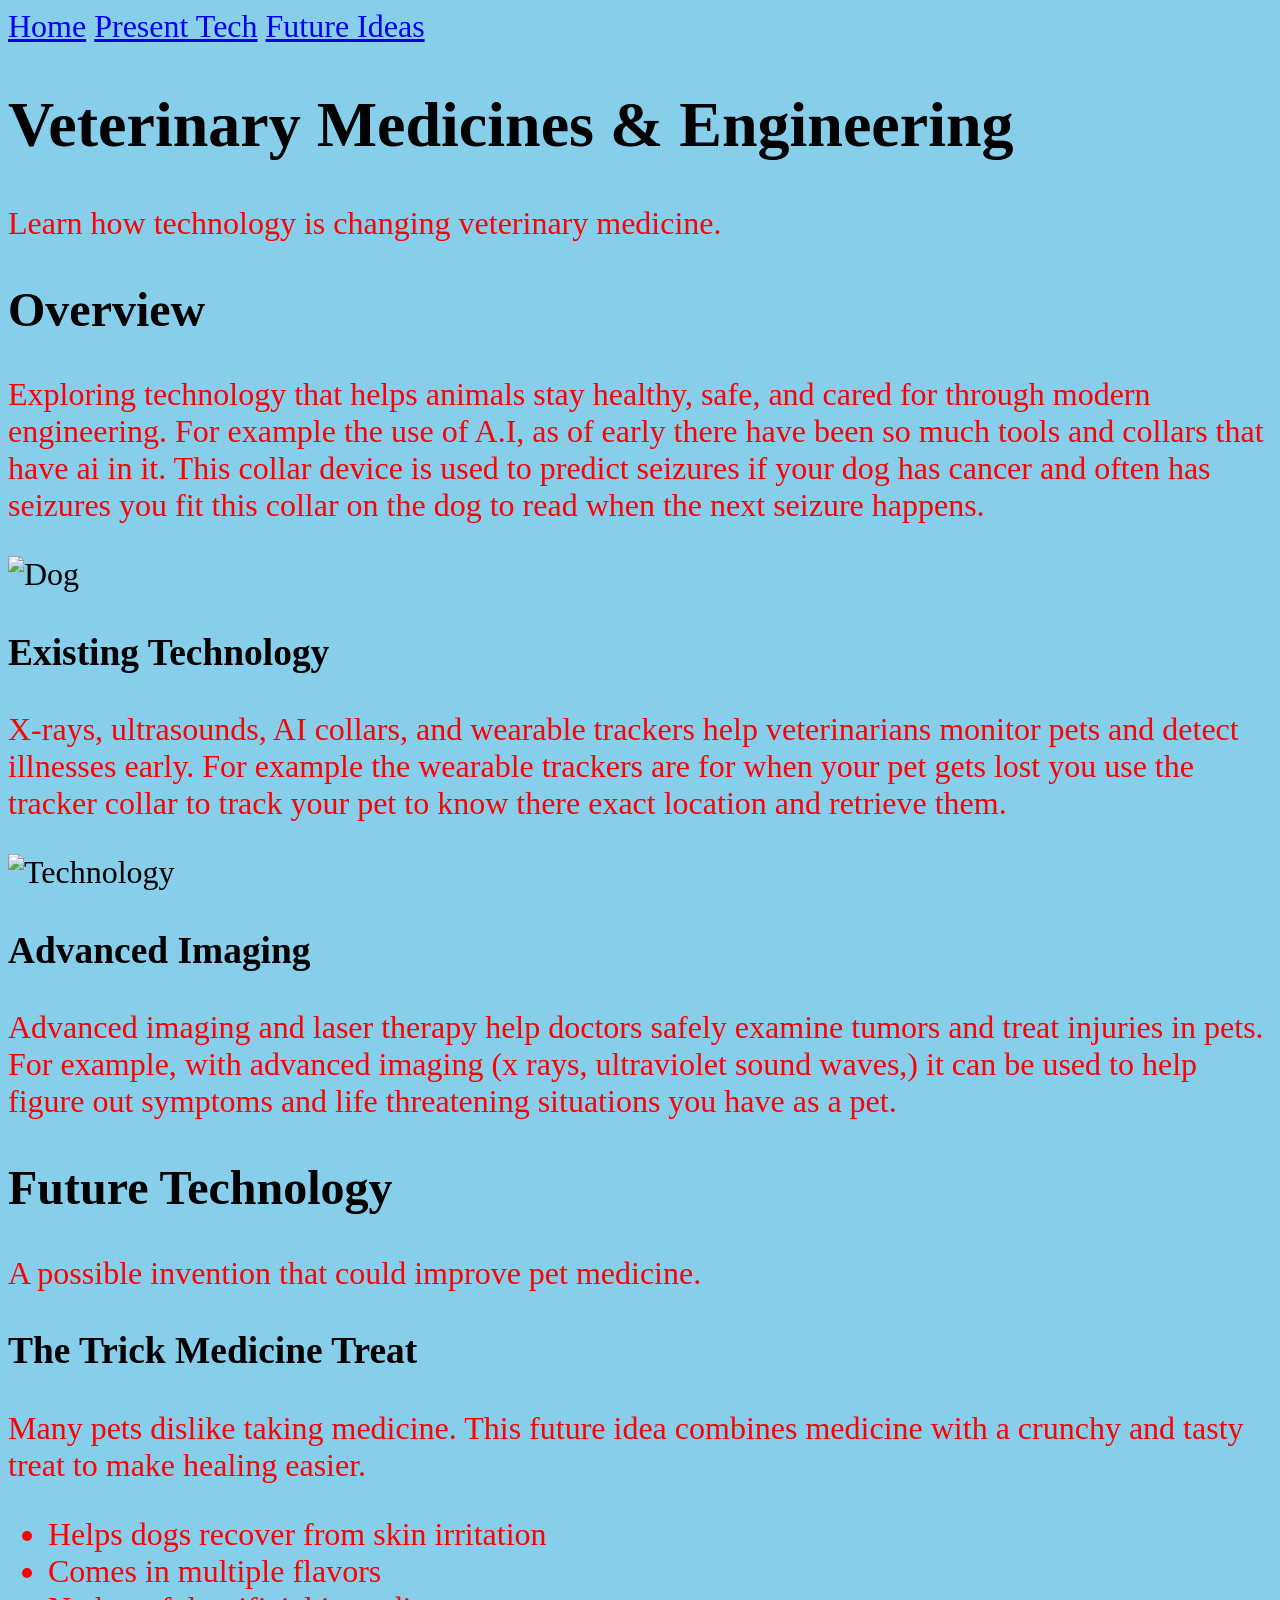
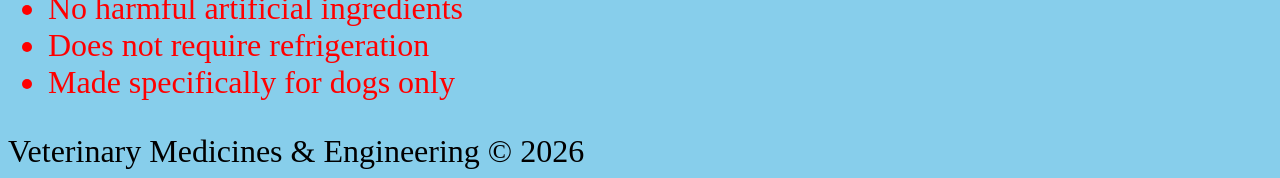
==== commit 853fa027: "k" ====
--- a/index.html
+++ b/index.html
@@ -20,9 +20,14 @@
     font-size: 200%;
 }
 body {
-    background-color: #87CEEB; 
+    background-color: #87CEEB;
 }
-
+p {
+    color: red;
+}
+li {
+    color:red;
+}
     </style>
 </head>
 
@@ -48,8 +53,7 @@
             </h1>
 
             <p>
-                Exploring technology that helps animals stay healthy,
-                safe, and cared for through modern engineering.
+                 Learn how technology is changing veterinary medicine.
             </p>
 
         </div>
@@ -62,7 +66,8 @@
                 <h2>Overview</h2>
 
                 <p>
-                    Learn how technology is changing veterinary medicine.
+                   Exploring technology that helps animals stay healthy,
+                safe, and cared for through modern engineering. For example the use of A.I, as of early there have been so much tools and collars that have ai in it. This collar device is used to predict seizures if your dog has cancer and often has seizures you fit this collar on the dog to read when the next seizure happens.
                 </p>
             </div>
 
@@ -81,7 +86,7 @@
                     <p>
                         X-rays, ultrasounds, AI collars, and wearable
                         trackers help veterinarians monitor pets and
-                        detect illnesses early.
+                        detect illnesses early. For example the wearable trackers are for when your pet gets lost you use the tracker collar to track your pet to know there exact location and retrieve them.
                     </p>
 
                 </div>
@@ -102,7 +107,7 @@
 
                     <p>
                         Advanced imaging and laser therapy help doctors
-                        safely examine tumors and treat injuries in pets.
+                        safely examine tumors and treat injuries in pets. For example, with advanced imaging (x rays, ultraviolet sound waves,) it can be used to help figure out symptoms and life threatening situations you have as a pet.
                     </p>
 
                 </div>
